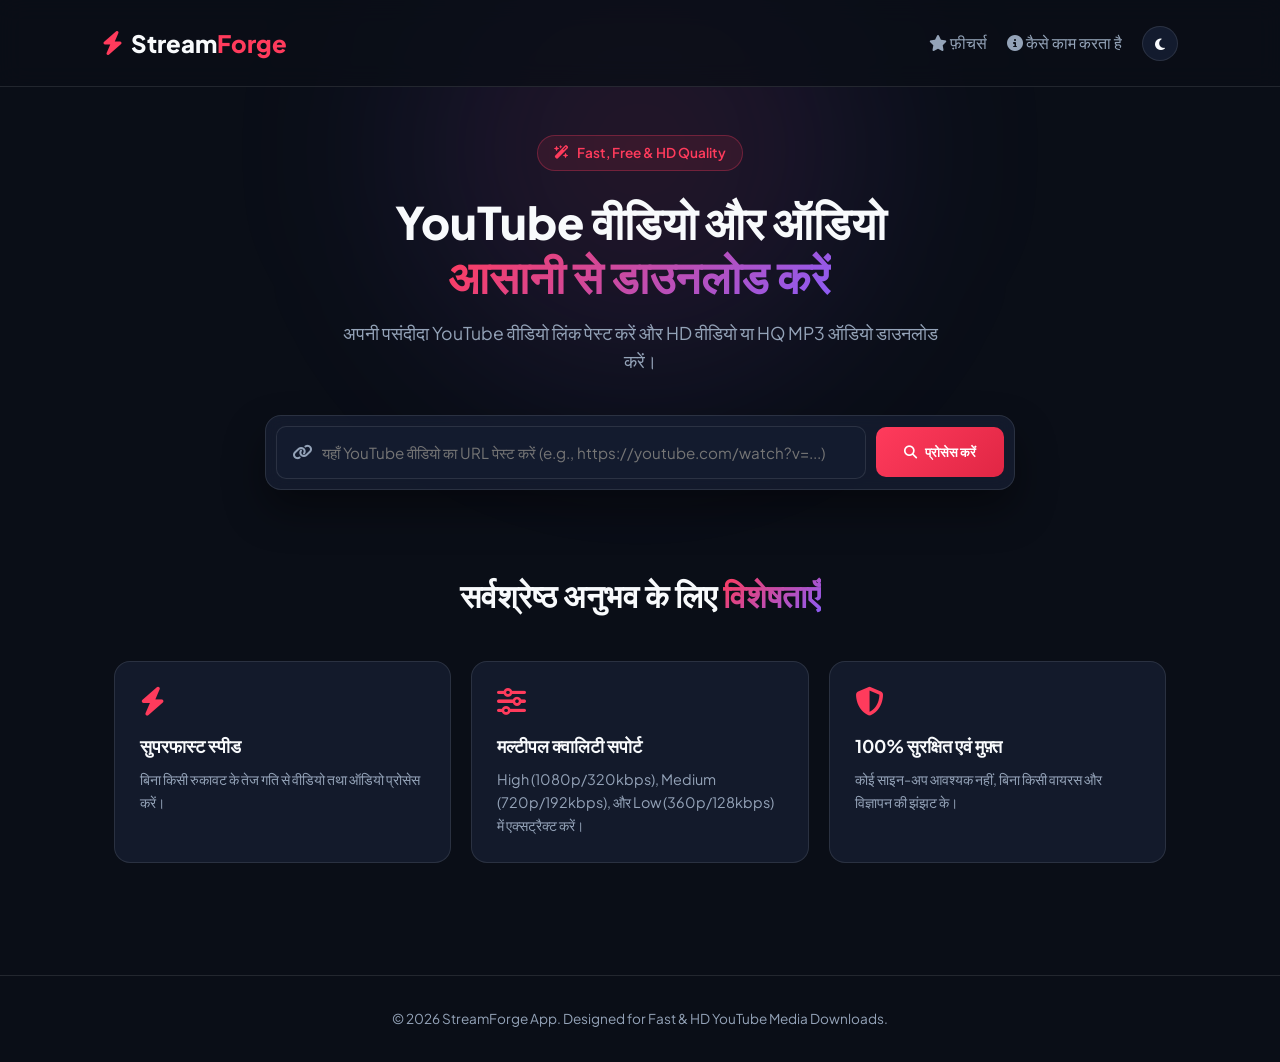
==== index.html @ 779daa11 "feat: add main HTML structure for video downloader" ====
<!DOCTYPE html>
<html lang="hi">
<head>
    <meta charset="UTF-8">
    <meta name="viewport" content="width=device-width, initial-scale=1.0">
    <title>StreamForge - YouTube Video & Audio Downloader</title>
    <!-- FontAwesome for Icons -->
    <link rel="stylesheet" href="https://cdnjs.cloudflare.com/ajax/libs/font-awesome/6.4.0/css/all.min.css">
    <!-- Google Fonts -->
    <link href="https://fonts.googleapis.com/css2?family=Plus+Jakarta+Sans:wght@300;400;500;600;700;800&display=swap" rel="stylesheet">
    <link rel="stylesheet" href="css/style.css">
</head>
<body>
    <div class="background-glow"></div>

    <!-- Header / Navbar -->
    <header class="navbar">
        <div class="logo">
            <i class="fa-solid fa-bolt logo-icon"></i>
            <span>Stream<span class="highlight">Forge</span></span>
        </div>
        <div class="nav-links">
            <a href="#features"><i class="fa-solid fa-star"></i> फ़ीचर्स</a>
            <a href="#how-it-works"><i class="fa-solid fa-circle-info"></i> कैसे काम करता है</a>
            <button class="theme-toggle" id="themeToggle"><i class="fa-solid fa-moon"></i></button>
        </div>
    </header>

    <main class="container">
        <!-- Hero Section -->
        <section class="hero-section">
            <span class="badge"><i class="fa-solid fa-wand-magic-sparkles"></i> Fast, Free & HD Quality</span>
            <h1>YouTube वीडियो और ऑडियो <br><span class="gradient-text">आसानी से डाउनलोड करें</span></h1>
            <p class="subtitle">अपनी पसंदीदा YouTube वीडियो लिंक पेस्ट करें और HD वीडियो या HQ MP3 ऑडियो डाउनलोड करें।</p>

            <!-- Search Input Box -->
            <div class="search-card">
                <form id="downloadForm" onsubmit="event.preventDefault(); processVideo();">
                    <div class="input-group">
                        <i class="fa-solid fa-link input-icon"></i>
                        <input type="text" id="videoUrl" placeholder="यहाँ YouTube वीडियो का URL पेस्ट करें (e.g., https://youtube.com/watch?v=...)" required>
                        <button type="button" class="clear-btn" id="clearBtn"><i class="fa-solid fa-xmark"></i></button>
                    </div>
                    <button type="submit" class="btn-primary" id="fetchBtn">
                        <i class="fa-solid fa-magnifying-glass"></i> प्रोसेस करें
                    </button>
                </form>
            </div>
        </section>

        <!-- Loader -->
        <div class="loader-container" id="loader" style="display: none;">
            <div class="spinner"></div>
            <p>वीडियो विवरण प्राप्त किया जा रहा है...</p>
        </div>

        <!-- Video Preview & Options Section -->
        <section class="result-section" id="resultSection" style="display: none;">
            <div class="video-preview-card">
                <div class="thumbnail-wrapper">
                    <img id="videoThumbnail" src="" alt="YouTube Video Thumbnail">
                    <span class="duration-badge" id="videoDuration">10:25</span>
                </div>
                <div class="video-info">
                    <h2 id="videoTitle">वीडियो शीर्षक यहाँ दिखेगा</h2>
                    <p class="channel-name" id="channelName"><i class="fa-solid fa-circle-check"></i> चैनल नाम</p>
                    <div class="video-stats">
                        <span><i class="fa-solid fa-eye"></i> <span id="viewCount">1.2M</span> Views</span>
                        <span><i class="fa-solid fa-calendar-days"></i> <span id="uploadDate">2 days ago</span></span>
                    </div>
                </div>
            </div>

            <!-- Quality Download Cards -->
            <div class="download-grid">
                <!-- Video Section -->
                <div class="option-card video-card">
                    <div class="card-header">
                        <div class="card-icon"><i class="fa-solid fa-video"></i></div>
                        <div>
                            <h3>वीडियो डाउनलोड (Video MP4)</h3>
                            <p>हाई, मीडियम और लो क्वालिटी विकल्प</p>
                        </div>
                    </div>
                    <div class="quality-list">
                        <div class="quality-item">
                            <div class="q-info">
                                <span class="q-badge high">High</span>
                                <span class="q-res">1080p Full HD</span>
                            </div>
                            <span class="file-size">~ 120 MB</span>
                            <button class="download-btn" onclick="triggerDownload('video', '1080p')">
                                <i class="fa-solid fa-download"></i> डाउनलोड
                            </button>
                        </div>

                        <div class="quality-item">
                            <div class="q-info">
                                <span class="q-badge medium">Medium</span>
                                <span class="q-res">720p HD</span>
                            </div>
                            <span class="file-size">~ 45 MB</span>
                            <button class="download-btn" onclick="triggerDownload('video', '720p')">
                                <i class="fa-solid fa-download"></i> डाउनलोड
                            </button>
                        </div>

                        <div class="quality-item">
                            <div class="q-info">
                                <span class="q-badge low">Low</span>
                                <span class="q-res">360p SD</span>
                            </div>
                            <span class="file-size">~ 18 MB</span>
                            <button class="download-btn" onclick="triggerDownload('video', '360p')">
                                <i class="fa-solid fa-download"></i> डाउनलोड
                            </button>
                        </div>
                    </div>
                </div>

                <!-- Audio Section -->
                <div class="option-card audio-card">
                    <div class="card-header">
                        <div class="card-icon audio-icon"><i class="fa-solid fa-music"></i></div>
                        <div>
                            <h3>ऑडियो डाउनलोड (Audio MP3)</h3>
                            <p>वॉइस रिकॉर्डिंग / ऑडियो केवल एक्सट्रैक्ट करें</p>
                        </div>
                    </div>
                    <div class="quality-list">
                        <div class="quality-item">
                            <div class="q-info">
                                <span class="q-badge high">High</span>
                                <span class="q-res">320 kbps (HQ Audio)</span>
                            </div>
                            <span class="file-size">~ 12 MB</span>
                            <button class="download-btn audio-btn" onclick="triggerDownload('audio', '320kbps')">
                                <i class="fa-solid fa-download"></i> डाउनलोड
                            </button>
                        </div>

                        <div class="quality-item">
                            <div class="q-info">
                                <span class="q-badge medium">Medium</span>
                                <span class="q-res">192 kbps (Standard)</span>
                            </div>
                            <span class="file-size">~ 7 MB</span>
                            <button class="download-btn audio-btn" onclick="triggerDownload('audio', '192kbps')">
                                <i class="fa-solid fa-download"></i> डाउनलोड
                            </button>
                        </div>

                        <div class="quality-item">
                            <div class="q-info">
                                <span class="q-badge low">Low</span>
                                <span class="q-res">128 kbps (Compact)</span>
                            </div>
                            <span class="file-size">~ 4 MB</span>
                            <button class="download-btn audio-btn" onclick="triggerDownload('audio', '128kbps')">
                                <i class="fa-solid fa-download"></i> डाउनलोड
                            </button>
                        </div>
                    </div>
                </div>
            </div>
        </section>

        <!-- Features Section -->
        <section class="features-section" id="features">
            <h2 class="section-title">सर्वश्रेष्ठ अनुभव के लिए <span class="gradient-text">विशेषताएँ</span></h2>
            <div class="features-grid">
                <div class="feature-card">
                    <i class="fa-solid fa-bolt feature-icon"></i>
                    <h3>सुपरफास्ट स्पीड</h3>
                    <p>बिना किसी रुकावट के तेज गति से वीडियो तथा ऑडियो प्रोसेस करें।</p>
                </div>
                <div class="feature-card">
                    <i class="fa-solid fa-sliders feature-icon"></i>
                    <h3>मल्टीपल क्वालिटी सपोर्ट</h3>
                    <p>High (1080p/320kbps), Medium (720p/192kbps), और Low (360p/128kbps) में एक्सट्रैक्ट करें।</p>
                </div>
                <div class="feature-card">
                    <i class="fa-solid fa-shield-halved feature-icon"></i>
                    <h3>100% सुरक्षित एवं मुफ़्त</h3>
                    <p>कोई साइन-अप आवश्यक नहीं, बिना किसी वायरस और विज्ञापन की झंझट के।</p>
                </div>
            </div>
        </section>
    </main>

    <!-- Footer -->
    <footer>
        <p>© 2026 StreamForge App. Designed for Fast & HD YouTube Media Downloads.</p>
    </footer>

    <!-- Notification Toast -->
    <div id="toast" class="toast"></div>

    <script src="js/script.js"></script>
</body>
</html>
---- css/style.css ----
/* Global CSS Reset & Variables */
:root {
    --bg-primary: #0a0e17;
    --bg-secondary: #131b2e;
    --bg-card: rgba(23, 32, 54, 0.7);
    --accent-red: #ff3b5c;
    --accent-blue: #3b82f6;
    --accent-purple: #8b5cf6;
    --text-main: #f8fafc;
    --text-muted: #94a3b8;
    --border-color: rgba(255, 255, 255, 0.1);
    --glow-color: rgba(255, 59, 92, 0.25);
    --radius-lg: 16px;
    --radius-md: 10px;
    --transition: all 0.3s cubic-bezier(0.4, 0, 0.2, 1);
}

* {
    margin: 0;
    padding: 0;
    box-sizing: border-box;
    font-family: 'Plus Jakarta Sans', sans-serif;
}

body {
    background-color: var(--bg-primary);
    color: var(--text-main);
    min-height: 100vh;
    overflow-x: hidden;
    position: relative;
    line-height: 1.6;
}

/* Background Glow Effect */
.background-glow {
    position: absolute;
    top: -150px;
    left: 50%;
    transform: translateX(-50%);
    width: 600px;
    height: 600px;
    background: radial-gradient(circle, rgba(255, 59, 92, 0.15) 0%, rgba(139, 92, 246, 0.1) 40%, rgba(0,0,0,0) 70%);
    filter: blur(80px);
    z-index: -1;
    pointer-events: none;
}

/* Navbar */
.navbar {
    display: flex;
    justify-content: space-between;
    align-items: center;
    padding: 1.5rem 8%;
    background: rgba(10, 14, 23, 0.8);
    backdrop-filter: blur(12px);
    position: sticky;
    top: 0;
    z-index: 100;
    border-bottom: 1px solid var(--border-color);
}

.logo {
    font-size: 1.5rem;
    font-weight: 800;
    display: flex;
    align-items: center;
    gap: 8px;
}

.logo-icon {
    color: var(--accent-red);
}

.highlight {
    color: var(--accent-red);
}

.nav-links {
    display: flex;
    align-items: center;
    gap: 20px;
}

.nav-links a {
    color: var(--text-muted);
    text-decoration: none;
    font-weight: 500;
    transition: var(--transition);
}

.nav-links a:hover {
    color: var(--text-main);
}

.theme-toggle {
    background: var(--bg-secondary);
    border: 1px solid var(--border-color);
    color: var(--text-main);
    padding: 8px 12px;
    border-radius: 50%;
    cursor: pointer;
    transition: var(--transition);
}

.theme-toggle:hover {
    background: var(--accent-red);
}

/* Container */
.container {
    max-width: 1100px;
    margin: 0 auto;
    padding: 3rem 1.5rem;
}

/* Hero Section */
.hero-section {
    text-align: center;
    margin-bottom: 3rem;
}

.badge {
    background: rgba(255, 59, 92, 0.1);
    color: var(--accent-red);
    border: 1px solid rgba(255, 59, 92, 0.3);
    padding: 6px 16px;
    border-radius: 30px;
    font-size: 0.85rem;
    font-weight: 600;
    display: inline-flex;
    align-items: center;
    gap: 8px;
    margin-bottom: 1.5rem;
}

.hero-section h1 {
    font-size: 2.8rem;
    font-weight: 800;
    line-height: 1.2;
    margin-bottom: 1rem;
}

.gradient-text {
    background: linear-gradient(135deg, #ff3b5c, #8b5cf6);
    -webkit-background-clip: text;
    -webkit-text-fill-color: transparent;
}

.subtitle {
    color: var(--text-muted);
    font-size: 1.1rem;
    max-width: 600px;
    margin: 0 auto 2.5rem auto;
}

/* Search Box */
.search-card {
    background: var(--bg-card);
    border: 1px solid var(--border-color);
    padding: 10px;
    border-radius: var(--radius-lg);
    box-shadow: 0 20px 40px rgba(0, 0, 0, 0.4);
    backdrop-filter: blur(10px);
    max-width: 750px;
    margin: 0 auto;
}

#downloadForm {
    display: flex;
    gap: 10px;
    align-items: center;
}

.input-group {
    position: relative;
    flex: 1;
    display: flex;
    align-items: center;
}

.input-icon {
    position: absolute;
    left: 16px;
    color: var(--text-muted);
}

.input-group input {
    width: 100%;
    padding: 16px 40px 16px 45px;
    background: var(--bg-secondary);
    border: 1px solid var(--border-color);
    border-radius: var(--radius-md);
    color: var(--text-main);
    font-size: 0.95rem;
    outline: none;
    transition: var(--transition);
}

.input-group input:focus {
    border-color: var(--accent-red);
    box-shadow: 0 0 15px var(--glow-color);
}

.clear-btn {
    position: absolute;
    right: 12px;
    background: none;
    border: none;
    color: var(--text-muted);
    cursor: pointer;
    font-size: 1.1rem;
    display: none;
}

.btn-primary {
    background: linear-gradient(135deg, var(--accent-red), #e02644);
    color: white;
    border: none;
    padding: 16px 28px;
    border-radius: var(--radius-md);
    font-weight: 700;
    cursor: pointer;
    transition: var(--transition);
    display: flex;
    align-items: center;
    gap: 8px;
    white-space: nowrap;
}

.btn-primary:hover {
    transform: translateY(-2px);
    box-shadow: 0 10px 20px rgba(255, 59, 92, 0.4);
}

/* Loader */
.loader-container {
    text-align: center;
    padding: 2rem;
}

.spinner {
    width: 45px;
    height: 45px;
    border: 4px solid rgba(255, 255, 255, 0.1);
    border-top: 4px solid var(--accent-red);
    border-radius: 50%;
    animation: spin 1s linear infinite;
    margin: 0 auto 1rem auto;
}

@keyframes spin {
    0% { transform: rotate(0deg); }
    100% { transform: rotate(360deg); }
}

/* Video Preview Card */
.result-section {
    margin-top: 2rem;
    animation: fadeIn 0.5s ease-in-out;
}

@keyframes fadeIn {
    from { opacity: 0; transform: translateY(15px); }
    to { opacity: 1; transform: translateY(0); }
}

.video-preview-card {
    background: var(--bg-card);
    border: 1px solid var(--border-color);
    border-radius: var(--radius-lg);
    padding: 20px;
    display: flex;
    gap: 20px;
    align-items: center;
    margin-bottom: 2rem;
    backdrop-filter: blur(10px);
}

.thumbnail-wrapper {
    position: relative;
    width: 260px;
    border-radius: var(--radius-md);
    overflow: hidden;
    flex-shrink: 0;
}

.thumbnail-wrapper img {
    width: 100%;
    height: 100%;
    object-fit: cover;
    display: block;
}

.duration-badge {
    position: absolute;
    bottom: 8px;
    right: 8px;
    background: rgba(0, 0, 0, 0.8);
    color: white;
    padding: 2px 8px;
    border-radius: 4px;
    font-size: 0.75rem;
    font-weight: 600;
}

.video-info h2 {
    font-size: 1.3rem;
    font-weight: 700;
    margin-bottom: 8px;
    line-height: 1.4;
}

.channel-name {
    color: var(--accent-blue);
    font-size: 0.95rem;
    font-weight: 600;
    margin-bottom: 12px;
}

.video-stats {
    display: flex;
    gap: 15px;
    color: var(--text-muted);
    font-size: 0.85rem;
}

/* Download Grid */
.download-grid {
    display: grid;
    grid-template-columns: 1fr 1fr;
    gap: 20px;
}

.option-card {
    background: var(--bg-card);
    border: 1px solid var(--border-color);
    border-radius: var(--radius-lg);
    padding: 24px;
    backdrop-filter: blur(10px);
}

.card-header {
    display: flex;
    align-items: center;
    gap: 15px;
    margin-bottom: 20px;
}

.card-icon {
    width: 48px;
    height: 48px;
    background: rgba(255, 59, 92, 0.15);
    color: var(--accent-red);
    border-radius: 12px;
    display: flex;
    align-items: center;
    justify-content: center;
    font-size: 1.2rem;
}

.audio-icon {
    background: rgba(59, 130, 246, 0.15);
    color: var(--accent-blue);
}

.quality-list {
    display: flex;
    flex-direction: column;
    gap: 12px;
}

.quality-item {
    background: var(--bg-secondary);
    border: 1px solid var(--border-color);
    padding: 12px 16px;
    border-radius: var(--radius-md);
    display: flex;
    justify-content: space-between;
    align-items: center;
}

.q-info {
    display: flex;
    align-items: center;
    gap: 10px;
}

.q-badge {
    padding: 3px 8px;
    border-radius: 4px;
    font-size: 0.75rem;
    font-weight: 700;
    text-transform: uppercase;
}

.q-badge.high { background: rgba(34, 197, 94, 0.2); color: #4ade80; }
.q-badge.medium { background: rgba(234, 179, 8, 0.2); color: #facc15; }
.q-badge.low { background: rgba(148, 163, 184, 0.2); color: #cbd5e1; }

.q-res {
    font-weight: 600;
    font-size: 0.9rem;
}

.file-size {
    color: var(--text-muted);
    font-size: 0.85rem;
}

.download-btn {
    background: var(--accent-red);
    color: white;
    border: none;
    padding: 8px 16px;
    border-radius: 6px;
    font-weight: 600;
    font-size: 0.85rem;
    cursor: pointer;
    transition: var(--transition);
    display: flex;
    align-items: center;
    gap: 6px;
}

.download-btn:hover {
    opacity: 0.9;
    transform: translateY(-1px);
}

.audio-btn {
    background: var(--accent-blue);
}

/* Features Section */
.features-section {
    margin-top: 5rem;
    text-align: center;
}

.section-title {
    font-size: 2rem;
    font-weight: 700;
    margin-bottom: 2.5rem;
}

.features-grid {
    display: grid;
    grid-template-columns: repeat(auto-fit, minmax(280px, 1fr));
    gap: 20px;
}

.feature-card {
    background: var(--bg-card);
    border: 1px solid var(--border-color);
    padding: 25px;
    border-radius: var(--radius-lg);
    text-align: left;
    transition: var(--transition);
}

.feature-card:hover {
    transform: translateY(-50%);
    border-color: rgba(255, 59, 92, 0.3);
}

.feature-icon {
    font-size: 1.8rem;
    color: var(--accent-red);
    margin-bottom: 1rem;
}

.feature-card h3 {
    margin-bottom: 8px;
    font-size: 1.1rem;
}

.feature-card p {
    color: var(--text-muted);
    font-size: 0.9rem;
}

/* Toast Notification */
.toast {
    position: fixed;
    bottom: 30px;
    right: 30px;
    background: var(--bg-secondary);
    border: 1px solid var(--accent-red);
    color: white;
    padding: 12px 24px;
    border-radius: var(--radius-md);
    box-shadow: 0 10px 20px rgba(0, 0, 0, 0.5);
    display: none;
    z-index: 1000;
    animation: slideUp 0.3s ease;
}

@keyframes slideUp {
    from { transform: translateY(20px); opacity: 0; }
    to { transform: translateY(0); opacity: 1; }
}

/* Footer */
footer {
    text-align: center;
    padding: 2rem;
    border-top: 1px solid var(--border-color);
    color: var(--text-muted);
    font-size: 0.85rem;
    margin-top: 4rem;
}

/* Responsive Design */
@media (max-width: 768px) {
    .hero-section h1 { font-size: 2rem; }
    .download-grid { grid-template-columns: 1fr; }
    .video-preview-card { flex-direction: column; text-align: center; }
    .thumbnail-wrapper { width: 100%; }
    .video-stats { justify-content: center; }
    #downloadForm { flex-direction: column; }
    .btn-primary { width: 100%; justify-content: center; }
}
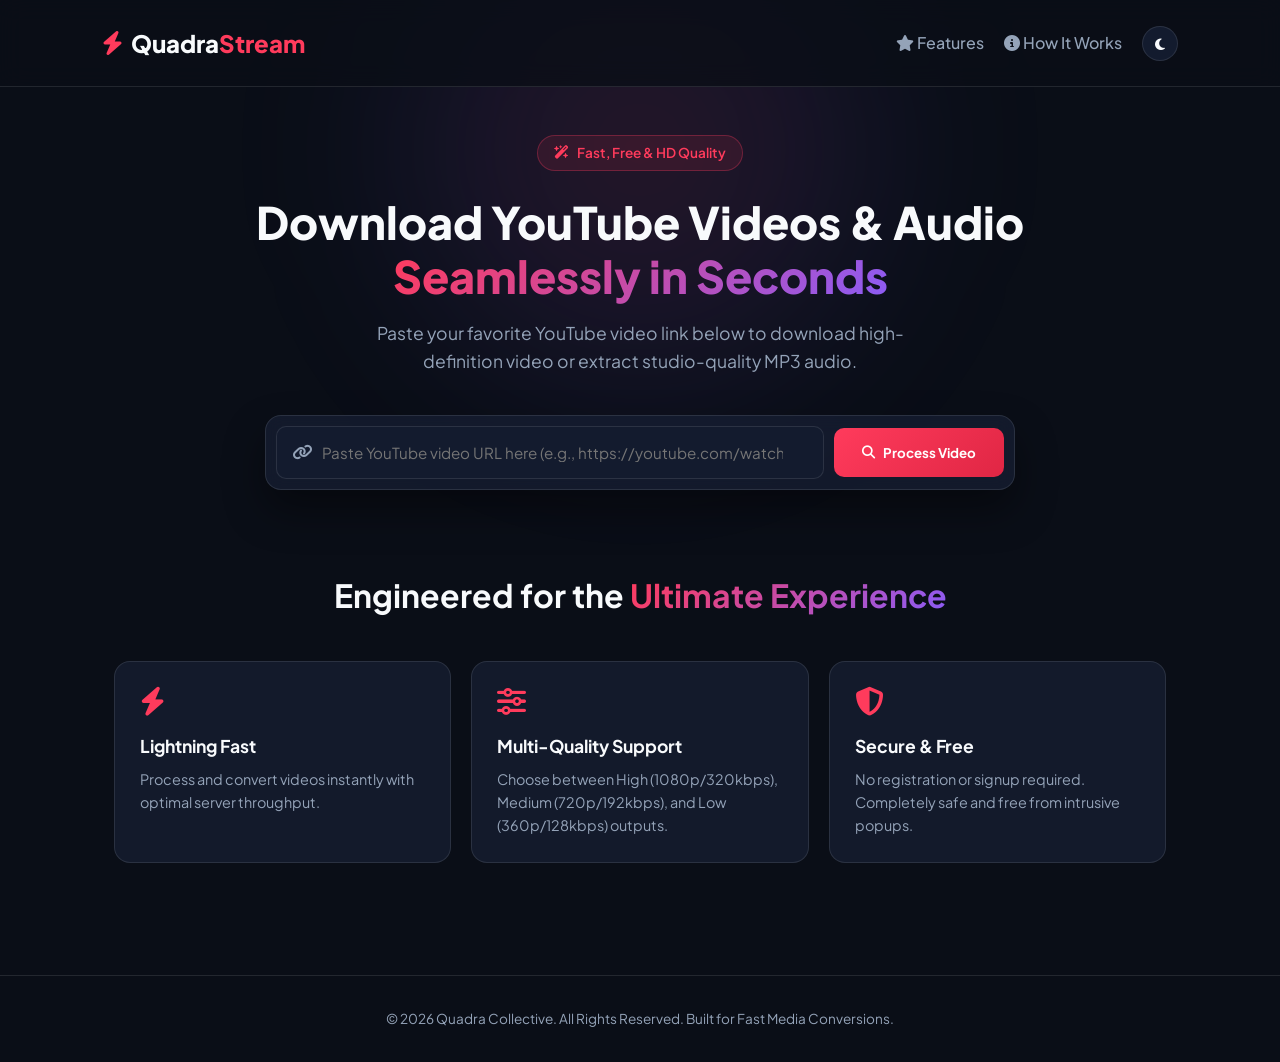
==== commit ad4114ea: "feat: add main HTML structure with English text interface" ====
--- a/index.html
+++ b/index.html
@@ -1,9 +1,9 @@
 <!DOCTYPE html>
-<html lang="hi">
+<html lang="en">
 <head>
     <meta charset="UTF-8">
     <meta name="viewport" content="width=device-width, initial-scale=1.0">
-    <title>StreamForge - YouTube Video & Audio Downloader</title>
+    <title>Quadra Stream Downloader - YouTube Video & Audio Downloader</title>
     <!-- FontAwesome for Icons -->
     <link rel="stylesheet" href="https://cdnjs.cloudflare.com/ajax/libs/font-awesome/6.4.0/css/all.min.css">
     <!-- Google Fonts -->
@@ -17,12 +17,12 @@
     <header class="navbar">
         <div class="logo">
             <i class="fa-solid fa-bolt logo-icon"></i>
-            <span>Stream<span class="highlight">Forge</span></span>
+            <span>Quadra<span class="highlight">Stream</span></span>
         </div>
         <div class="nav-links">
-            <a href="#features"><i class="fa-solid fa-star"></i> फ़ीचर्स</a>
-            <a href="#how-it-works"><i class="fa-solid fa-circle-info"></i> कैसे काम करता है</a>
-            <button class="theme-toggle" id="themeToggle"><i class="fa-solid fa-moon"></i></button>
+            <a href="#features"><i class="fa-solid fa-star"></i> Features</a>
+            <a href="#how-it-works"><i class="fa-solid fa-circle-info"></i> How It Works</a>
+            <button class="theme-toggle" id="themeToggle" aria-label="Toggle Theme"><i class="fa-solid fa-moon"></i></button>
         </div>
     </header>
 
@@ -30,19 +30,19 @@
         <!-- Hero Section -->
         <section class="hero-section">
             <span class="badge"><i class="fa-solid fa-wand-magic-sparkles"></i> Fast, Free & HD Quality</span>
-            <h1>YouTube वीडियो और ऑडियो <br><span class="gradient-text">आसानी से डाउनलोड करें</span></h1>
-            <p class="subtitle">अपनी पसंदीदा YouTube वीडियो लिंक पेस्ट करें और HD वीडियो या HQ MP3 ऑडियो डाउनलोड करें।</p>
+            <h1>Download YouTube Videos & Audio <br><span class="gradient-text">Seamlessly in Seconds</span></h1>
+            <p class="subtitle">Paste your favorite YouTube video link below to download high-definition video or extract studio-quality MP3 audio.</p>
 
             <!-- Search Input Box -->
             <div class="search-card">
                 <form id="downloadForm" onsubmit="event.preventDefault(); processVideo();">
                     <div class="input-group">
                         <i class="fa-solid fa-link input-icon"></i>
-                        <input type="text" id="videoUrl" placeholder="यहाँ YouTube वीडियो का URL पेस्ट करें (e.g., https://youtube.com/watch?v=...)" required>
-                        <button type="button" class="clear-btn" id="clearBtn"><i class="fa-solid fa-xmark"></i></button>
+                        <input type="text" id="videoUrl" placeholder="Paste YouTube video URL here (e.g., https://youtube.com/watch?v=...)" required>
+                        <button type="button" class="clear-btn" id="clearBtn" aria-label="Clear Input"><i class="fa-solid fa-xmark"></i></button>
                     </div>
                     <button type="submit" class="btn-primary" id="fetchBtn">
-                        <i class="fa-solid fa-magnifying-glass"></i> प्रोसेस करें
+                        <i class="fa-solid fa-magnifying-glass"></i> Process Video
                     </button>
                 </form>
             </div>
@@ -51,7 +51,7 @@
         <!-- Loader -->
         <div class="loader-container" id="loader" style="display: none;">
             <div class="spinner"></div>
-            <p>वीडियो विवरण प्राप्त किया जा रहा है...</p>
+            <p>Fetching video details...</p>
         </div>
 
         <!-- Video Preview & Options Section -->
@@ -62,11 +62,11 @@
                     <span class="duration-badge" id="videoDuration">10:25</span>
                 </div>
                 <div class="video-info">
-                    <h2 id="videoTitle">वीडियो शीर्षक यहाँ दिखेगा</h2>
-                    <p class="channel-name" id="channelName"><i class="fa-solid fa-circle-check"></i> चैनल नाम</p>
+                    <h2 id="videoTitle">Video Title Will Appear Here</h2>
+                    <p class="channel-name" id="channelName"><i class="fa-solid fa-circle-check"></i> Creator Channel</p>
                     <div class="video-stats">
                         <span><i class="fa-solid fa-eye"></i> <span id="viewCount">1.2M</span> Views</span>
-                        <span><i class="fa-solid fa-calendar-days"></i> <span id="uploadDate">2 days ago</span></span>
+                        <span><i class="fa-solid fa-calendar-days"></i> <span id="uploadDate">Recently Uploaded</span></span>
                     </div>
                 </div>
             </div>
@@ -78,8 +78,8 @@
                     <div class="card-header">
                         <div class="card-icon"><i class="fa-solid fa-video"></i></div>
                         <div>
-                            <h3>वीडियो डाउनलोड (Video MP4)</h3>
-                            <p>हाई, मीडियम और लो क्वालिटी विकल्प</p>
+                            <h3>Video Download (MP4)</h3>
+                            <p>High, Medium, and Low quality resolution options</p>
                         </div>
                     </div>
                     <div class="quality-list">
@@ -90,7 +90,7 @@
                             </div>
                             <span class="file-size">~ 120 MB</span>
                             <button class="download-btn" onclick="triggerDownload('video', '1080p')">
-                                <i class="fa-solid fa-download"></i> डाउनलोड
+                                <i class="fa-solid fa-download"></i> Download
                             </button>
                         </div>
 
@@ -101,7 +101,7 @@
                             </div>
                             <span class="file-size">~ 45 MB</span>
                             <button class="download-btn" onclick="triggerDownload('video', '720p')">
-                                <i class="fa-solid fa-download"></i> डाउनलोड
+                                <i class="fa-solid fa-download"></i> Download
                             </button>
                         </div>
 
@@ -112,7 +112,7 @@
                             </div>
                             <span class="file-size">~ 18 MB</span>
                             <button class="download-btn" onclick="triggerDownload('video', '360p')">
-                                <i class="fa-solid fa-download"></i> डाउनलोड
+                                <i class="fa-solid fa-download"></i> Download
                             </button>
                         </div>
                     </div>
@@ -123,8 +123,8 @@
                     <div class="card-header">
                         <div class="card-icon audio-icon"><i class="fa-solid fa-music"></i></div>
                         <div>
-                            <h3>ऑडियो डाउनलोड (Audio MP3)</h3>
-                            <p>वॉइस रिकॉर्डिंग / ऑडियो केवल एक्सट्रैक्ट करें</p>
+                            <h3>Audio Download (MP3)</h3>
+                            <p>Extract voice recording and audio tracks</p>
                         </div>
                     </div>
                     <div class="quality-list">
@@ -135,7 +135,7 @@
                             </div>
                             <span class="file-size">~ 12 MB</span>
                             <button class="download-btn audio-btn" onclick="triggerDownload('audio', '320kbps')">
-                                <i class="fa-solid fa-download"></i> डाउनलोड
+                                <i class="fa-solid fa-download"></i> Download
                             </button>
                         </div>
 
@@ -146,7 +146,7 @@
                             </div>
                             <span class="file-size">~ 7 MB</span>
                             <button class="download-btn audio-btn" onclick="triggerDownload('audio', '192kbps')">
-                                <i class="fa-solid fa-download"></i> डाउनलोड
+                                <i class="fa-solid fa-download"></i> Download
                             </button>
                         </div>
 
@@ -157,7 +157,7 @@
                             </div>
                             <span class="file-size">~ 4 MB</span>
                             <button class="download-btn audio-btn" onclick="triggerDownload('audio', '128kbps')">
-                                <i class="fa-solid fa-download"></i> डाउनलोड
+                                <i class="fa-solid fa-download"></i> Download
                             </button>
                         </div>
                     </div>
@@ -167,22 +167,22 @@
 
         <!-- Features Section -->
         <section class="features-section" id="features">
-            <h2 class="section-title">सर्वश्रेष्ठ अनुभव के लिए <span class="gradient-text">विशेषताएँ</span></h2>
+            <h2 class="section-title">Engineered for the <span class="gradient-text">Ultimate Experience</span></h2>
             <div class="features-grid">
                 <div class="feature-card">
                     <i class="fa-solid fa-bolt feature-icon"></i>
-                    <h3>सुपरफास्ट स्पीड</h3>
-                    <p>बिना किसी रुकावट के तेज गति से वीडियो तथा ऑडियो प्रोसेस करें।</p>
+                    <h3>Lightning Fast</h3>
+                    <p>Process and convert videos instantly with optimal server throughput.</p>
                 </div>
                 <div class="feature-card">
                     <i class="fa-solid fa-sliders feature-icon"></i>
-                    <h3>मल्टीपल क्वालिटी सपोर्ट</h3>
-                    <p>High (1080p/320kbps), Medium (720p/192kbps), और Low (360p/128kbps) में एक्सट्रैक्ट करें।</p>
+                    <h3>Multi-Quality Support</h3>
+                    <p>Choose between High (1080p/320kbps), Medium (720p/192kbps), and Low (360p/128kbps) outputs.</p>
                 </div>
                 <div class="feature-card">
                     <i class="fa-solid fa-shield-halved feature-icon"></i>
-                    <h3>100% सुरक्षित एवं मुफ़्त</h3>
-                    <p>कोई साइन-अप आवश्यक नहीं, बिना किसी वायरस और विज्ञापन की झंझट के।</p>
+                    <h3>Secure & Free</h3>
+                    <p>No registration or signup required. Completely safe and free from intrusive popups.</p>
                 </div>
             </div>
         </section>
@@ -190,7 +190,7 @@
 
     <!-- Footer -->
     <footer>
-        <p>© 2026 StreamForge App. Designed for Fast & HD YouTube Media Downloads.</p>
+        <p>© 2026 Quadra Collective. All Rights Reserved. Built for Fast Media Conversions.</p>
     </footer>
 
     <!-- Notification Toast -->
